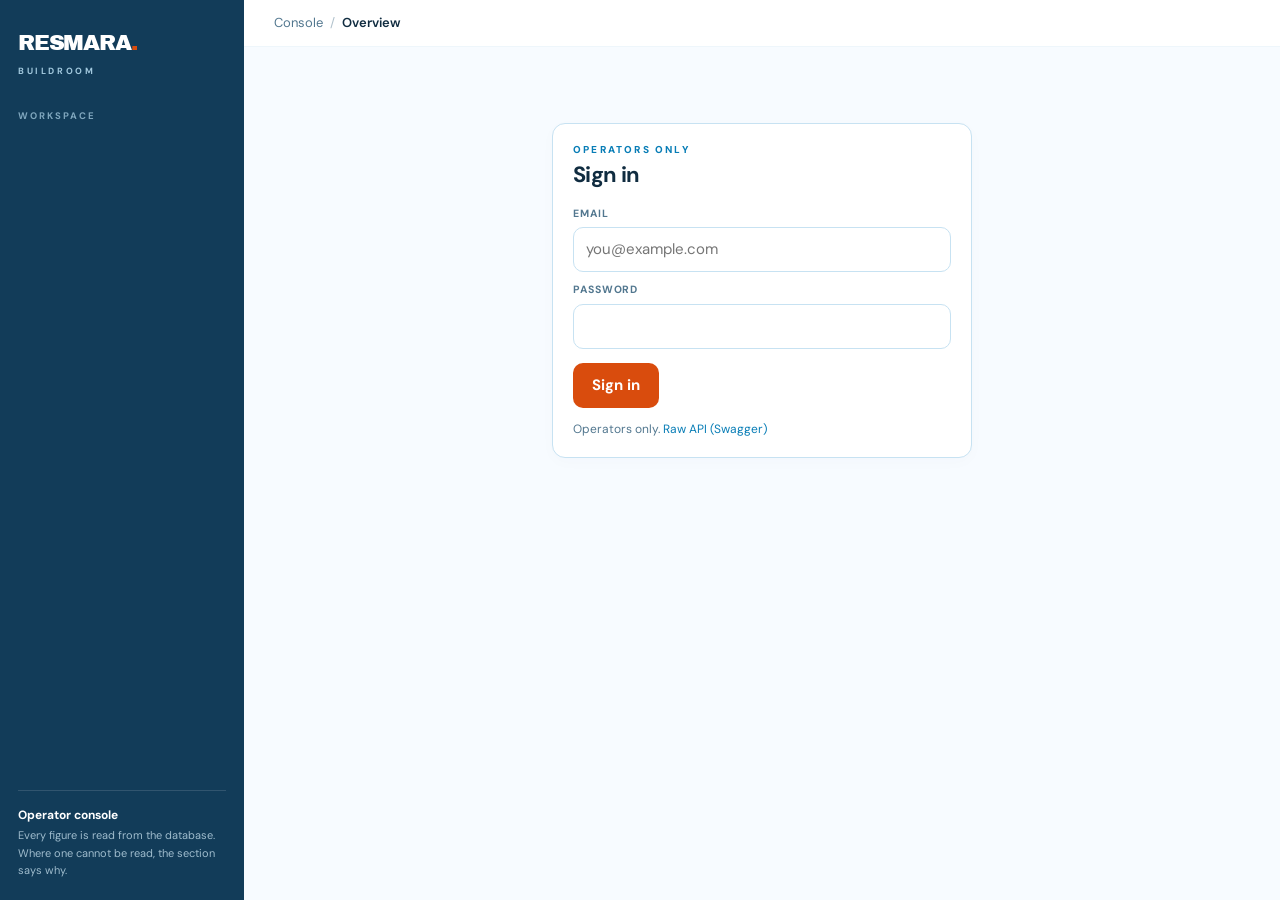
==== static/admin.html @ c3316e91 "Make the console's top bar fit a phone and its money cells read at one size The sign-out control is " ====
<!doctype html>
<html lang="en">
<head>
<meta charset="utf-8">
<meta name="viewport" content="width=device-width,initial-scale=1">
<title>Resmara — Operator Console</title>
<style>
@import url('https://fonts.googleapis.com/css2?family=DM+Sans:wght@400;500;600;700&family=Archivo+Black&display=swap');
/* Same family as the buildroom tracker and the customer site: DM Sans on warm paper,
   deep navy for the shell, eye-blue for labels and links, one orange for the action that
   matters. Nothing here is a new hue — the tokens are the site's own. */
:root{
  --ink:#102c40; --navy:#143a50; --navy-deep:#123c59; --blue:#087db6; --sky:#c7e2f2;
  --wash:#e5f4fd; --paper:#f7fbff; --muted:#52778f; --line:#dcebf5; --hair:#eef6fb;
  --orange:#d94c0d; --orange-deep:#c3440b; --ok:#1f8a4c; --bad:#c0392b; --warn:#a35f45;
  --r:13px; --shadow:0 4px 16px rgba(38,56,87,.02);
}
*{box-sizing:border-box}
body{margin:0;background:var(--paper);color:var(--ink);
  font:15px/1.55 'DM Sans',-apple-system,BlinkMacSystemFont,"Segoe UI",sans-serif;-webkit-font-smoothing:antialiased}
a{color:var(--blue);text-decoration:none}
a:hover{text-decoration:underline}
h1,h2,h3{letter-spacing:-.3px}
.shell{display:flex;min-height:100vh}

/* ── the shell column ─────────────────────────────────────────────────────── */
.side{flex:0 0 244px;width:244px;background:var(--navy-deep);color:#fff;padding:26px 18px 20px;
  position:sticky;top:0;height:100vh;display:flex;flex-direction:column}
.mark{font-family:'Archivo Black','Arial Black',sans-serif;font-size:22px;letter-spacing:-1.2px;color:#fff;text-decoration:none}
.mark:hover{text-decoration:none}
.mark span{color:var(--orange)}
.mark small{display:block;font-family:'DM Sans',sans-serif;font-size:9px;font-weight:700;letter-spacing:2.6px;
  color:#a2c9de;margin-top:5px;text-transform:uppercase}
.side-eyebrow{font-size:9.5px;font-weight:700;letter-spacing:2px;text-transform:uppercase;color:#7fa6bd;margin:30px 0 8px}
nav#index{display:grid;gap:2px;overflow:visible}
nav#index.hidden{display:none}
nav#index a{display:flex;align-items:center;gap:10px;padding:9px 12px;border-radius:10px;color:#a2c9de;
  font-size:13px;font-weight:600;text-decoration:none;transition:background .14s,color .14s}
nav#index a:hover{background:rgba(255,255,255,.07);color:#fff;text-decoration:none}
nav#index a[aria-current="true"]{background:var(--wash);color:var(--blue)}
.side-foot{margin-top:auto;border-top:1px solid rgba(255,255,255,.13);padding-top:15px;
  font-size:11px;line-height:1.6;color:#9fbccd}
.side-foot b{display:block;color:#fff;font-size:12px;margin-bottom:2px}

/* ── top bar and page head ────────────────────────────────────────────────── */
.main{flex:1;min-width:0;min-height:100vh;background:var(--paper)}
.topbar{display:flex;align-items:center;gap:12px;flex-wrap:wrap;background:#fff;
  border-bottom:1px solid var(--hair);padding:13px 30px;position:sticky;top:0;z-index:20}
.crumb{font-size:13px;color:var(--muted)}
.crumb i{font-style:normal;opacity:.45;margin:0 7px}
.crumb b{color:var(--ink);font-weight:600}
.topbar .sp{flex:1}
.topbar .who{font-size:12px;color:var(--muted)}
.tlink{font-size:12px;font-weight:600;color:var(--blue);text-decoration:none;white-space:nowrap}
.tools{display:flex;align-items:center;gap:14px;margin-left:2px;border-left:1px solid var(--hair);padding-left:14px}
.tools.hidden{display:none}
.badge.hidden{display:none}
.badge{font-size:10px;font-weight:800;letter-spacing:1.3px;text-transform:uppercase;color:var(--blue);
  background:var(--wash);border-radius:6px;padding:3px 7px}
main{max-width:1120px;margin:0 auto;padding:28px 30px 64px}
.pagehead{margin:0 0 20px}
.eyebrow{font-size:10px;font-weight:800;letter-spacing:2.2px;text-transform:uppercase;color:var(--blue)}
.pagehead h1{font-size:31px;font-weight:700;letter-spacing:-1.4px;line-height:1.1;margin:9px 0 7px}
.pagehead .sub{margin:0;font-size:14px;color:var(--muted);max-width:660px;line-height:1.65}

/* ── what is waiting on a human ───────────────────────────────────────────── */
.triage{display:grid;grid-template-columns:repeat(auto-fit,minmax(176px,1fr));gap:13px;margin:0 0 18px}
.tile{background:#fff;border:1px solid var(--sky);border-radius:var(--r);box-shadow:var(--shadow);
  padding:15px 17px 14px;text-align:left;font:inherit;color:inherit;cursor:pointer;
  display:grid;gap:3px;transition:border-color .14s,transform .14s,box-shadow .14s}
.tile:hover{border-color:#9fd2ea;transform:translateY(-1px);box-shadow:0 8px 20px rgba(38,56,87,.06)}
.tile .n{font-size:31px;font-weight:700;line-height:1;letter-spacing:-1.4px;color:var(--ink)}
.tile .l{font-size:12.5px;font-weight:600;color:var(--ink);margin-top:3px}
.tile .s{font-size:11px;color:var(--muted);line-height:1.45}
.tile.on{border-color:#f2ccb8;background:#fff8f4}
.tile.on .n{color:var(--orange)}
.tile.zero .n{color:#bccfdd}
.tile.zero .l{color:var(--muted)}

/* ── cards and their folded headers ───────────────────────────────────────── */
.card{background:#fff;border:1px solid var(--sky);border-radius:var(--r);box-shadow:var(--shadow);
  padding:18px 20px;margin:0 0 15px}
.card>h2{font-size:22px;font-weight:700;letter-spacing:-.6px;margin:0 0 14px;color:var(--ink)}
details.card{padding:0;overflow:hidden;scroll-margin-top:96px}
details.card>summary{display:flex;align-items:center;gap:12px;padding:15px 20px;cursor:pointer;list-style:none}
details.card>summary::-webkit-details-marker{display:none}
details.card>summary:hover{background:#fbfdff}
details.card>summary h2{margin:0;flex:0 0 auto;font-size:16px;font-weight:700;letter-spacing:-.35px;color:var(--ink)}
.secsum{flex:1;text-align:right;font-size:12px;color:var(--muted)}
.secsum b{color:var(--orange);font-weight:700}
.chev{color:#9fbccd;font-size:15px;transition:transform .16s}
details[open]>summary .chev{transform:rotate(90deg)}
details.card>.body{padding:2px 20px 18px;border-top:1px solid var(--hair);padding-top:15px}
details.card[open]>summary{border-bottom:0}

/* ── figures ──────────────────────────────────────────────────────────────── */
.grid{display:grid;grid-template-columns:repeat(auto-fit,minmax(158px,1fr));gap:12px}
.stat{background:var(--paper);border:1px solid var(--hair);border-radius:11px;padding:13px 14px}
.stat .n{font-size:26px;font-weight:700;line-height:1.12;letter-spacing:-.9px;color:var(--ink)}
.stat .l{font-size:10.5px;font-weight:700;letter-spacing:.9px;text-transform:uppercase;color:var(--muted);margin-top:2px}
.stat .s{font-size:11px;color:#7c93a3;margin-top:3px;line-height:1.45}
.stat.wide .n{font-size:22px;font-weight:700;letter-spacing:-.7px;line-height:1.2}
.rows div{display:flex;gap:14px;padding:8px 0;border-bottom:1px solid var(--hair);font-size:13px;align-items:baseline}
.rows div:last-child{border-bottom:0}
.rows .k{flex:0 0 190px;color:var(--muted);font-size:11px;font-weight:700;letter-spacing:.9px;text-transform:uppercase}
.rows .v{flex:1;word-break:break-word}
.stamp{margin-top:9px;font-size:11.5px;color:#7c93a3}
.stageband{display:flex;align-items:center;gap:9px;flex-wrap:wrap;background:var(--paper);
  border:1px solid var(--hair);border-radius:11px;padding:11px 14px;margin-top:12px}
.stageband .sl{font-size:10.5px;font-weight:700;letter-spacing:.9px;text-transform:uppercase;color:var(--muted);margin-right:3px}
h3{font-size:10.5px;font-weight:800;letter-spacing:1.6px;text-transform:uppercase;color:var(--blue);margin:18px 0 9px}
h3:first-child{margin-top:2px}
.spark{display:flex;align-items:flex-end;gap:4px;height:64px;margin:8px 0 5px}
.spark i{flex:1;background:var(--sky);border-radius:3px 3px 0 0;min-height:2px;transition:background .14s}
.spark i:hover{background:var(--blue)}
.spark-axis{display:flex;justify-content:space-between;font-size:11px;color:#7c93a3}

/* ── controls ─────────────────────────────────────────────────────────────── */
label{display:block;font-size:10.5px;font-weight:700;letter-spacing:.9px;text-transform:uppercase;
  color:var(--muted);margin:10px 0 5px}
input,select,textarea{width:100%;padding:10px 12px;border:1px solid var(--sky);border-radius:10px;
  font:inherit;background:#fff;color:var(--ink)}
input:focus,select:focus,textarea:focus{outline:2px solid #cfe9f8;outline-offset:1px;border-color:#9fd2ea}
textarea{min-height:74px;resize:vertical}
button{padding:11px 19px;border:0;border-radius:10px;background:var(--orange);color:#fff;font:inherit;
  font-weight:700;cursor:pointer;transition:filter .14s,transform .14s}
button:hover{filter:brightness(1.06)}
button:active{transform:translateY(1px)}
button.ghost{background:#fff;color:var(--blue);border:1px solid var(--sky);font-weight:600}
button.ghost:hover{border-color:#9fd2ea;background:#fbfdff}
button.tiny{padding:6px 11px;font-size:12px;font-weight:600}
button:disabled{opacity:.55;cursor:default;transform:none}

/* ── tables and filters ───────────────────────────────────────────────────── */
table{width:100%;border-collapse:collapse;font-size:13px}
th,td{text-align:left;padding:9px 10px;border-bottom:1px solid var(--hair);vertical-align:top}
th{color:#7c93a3;font-size:10px;font-weight:700;letter-spacing:1.1px;text-transform:uppercase}
tbody tr:hover td{background:#fbfdff}
.scrollx{overflow-x:auto}
.filters{display:flex;gap:8px;align-items:center;flex-wrap:wrap;margin:0 0 12px}
.chip{font:inherit;font-size:12px;font-weight:600;padding:6px 13px;border-radius:999px;
  border:1px solid var(--sky);background:#fff;color:var(--muted);cursor:pointer}
.chip:hover{border-color:#9fd2ea;color:var(--blue)}
.chip[aria-pressed="true"]{background:var(--wash);border-color:#bfe0f2;color:var(--blue)}
.chipbox{display:flex;align-items:center;gap:6px;margin:0;font-size:12px;color:var(--muted);
  text-transform:none;letter-spacing:0;white-space:nowrap;font-weight:500}
.chipbox input{width:auto}
.filters input[type=search]{max-width:260px;padding:8px 12px;font-size:13px}

/* ── states ───────────────────────────────────────────────────────────────── */
.pill{display:inline-block;font-size:11px;font-weight:700;padding:3px 8px;border-radius:8px;
  background:var(--wash);color:var(--blue);white-space:nowrap}
.pill.ok{background:#eaf7ef;color:var(--ok)}
.pill.bad{background:#fdeeea;color:var(--bad)}
.pill.warn{background:#fff0e3;color:var(--warn)}
.pill.test{background:#f3f7fa;color:#7c93a3}
.pill.admin{background:#fff0e3;color:var(--warn)}
.msg{margin:10px 0 0;font-size:13px}
.msg.bad{color:var(--bad)}
.msg.ok{color:var(--ok)}
.hint{font-size:12px;color:var(--muted);line-height:1.6}
code{background:var(--paper);border:1px solid var(--hair);border-radius:6px;padding:1px 6px;
  font-size:12px;font-family:ui-monospace,SFMono-Regular,Menlo,monospace}
.hidden{display:none}
.row{display:flex;gap:10px;align-items:end;flex-wrap:wrap}
.row>div{flex:1;min-width:180px}
tr.testrow td{background:#fbfdff;color:#849bae}
.thread{border-left:2px solid var(--sky);margin:8px 0 12px;padding-left:11px}
.thread .m{font-size:13px;margin-bottom:9px}
.thread .m b{font-size:10px;font-weight:700;letter-spacing:1px;text-transform:uppercase;color:#7c93a3}
.thread .m p{margin:3px 0 0;white-space:pre-wrap}
.ticket-detail{background:var(--paper);border-top:1px solid var(--hair)}

/* ── phones: the column folds into a header strip ─────────────────────────── */
@media(max-width:880px){
  .topbar{padding:10px 16px}
  #crumbWrap,.crumb{display:none}
  .tools{margin-left:0;border-left:0;padding-left:0;gap:11px}
  .tlink{font-size:11.5px}
  button.ghost.tiny{padding:6px 11px;font-size:12px}
  .shell{display:block}
  .side{position:static;width:auto;flex:none;height:auto;padding:16px 18px 12px;display:block}
  .mark{font-size:19px}
  .mark small{font-size:8px;letter-spacing:2px;margin-top:3px}
  .side-eyebrow{display:none}
  .side-foot{display:none}
  nav#index{display:flex;gap:6px;overflow-x:auto;margin-top:12px;padding-bottom:2px;scrollbar-width:none}
  nav#index::-webkit-scrollbar{display:none}
  nav#index a{white-space:nowrap;padding:7px 11px;font-size:12px;background:rgba(255,255,255,.08)}
  nav#index a[aria-current="true"]{background:var(--wash)}
  .topbar{padding:10px 16px;gap:8px}
  .topbar .who{font-size:11px}
  main{padding:18px 16px 46px}
  .pagehead h1{font-size:25px;letter-spacing:-1.1px}
  .triage{grid-template-columns:repeat(auto-fit,minmax(140px,1fr));gap:10px}
  .tile .n{font-size:26px}
  .card{padding:15px 16px}
  details.card>.body{padding-left:16px;padding-right:16px}
  details.card>summary{padding:13px 16px;gap:9px}
  details.card>summary h2{font-size:15px}
  .secsum{display:none}
  .rows .k{flex:0 0 120px}
}
</style>
</head>
<body>
<div class="shell">
  <aside class="side">
    <a class="mark" href="admin.html">RESMARA<span>.</span><small>Buildroom</small></a>
    <div class="side-eyebrow">Workspace</div>
    <nav id="index" class="hidden">
      <a href="#sec-support" data-go="support">Support</a>
      <a href="#sec-content" data-go="content">Content</a>
      <a href="#sec-campaigns" data-go="campaigns">Campaigns</a>
      <a href="#sec-users" data-go="users">Accounts</a>
      <a href="#sec-advertising" data-go="advertising">Connections</a>
      <a href="#sec-activity" data-go="activity">Activity</a>
      <a href="#sec-health" data-go="health">Health</a>
      <a href="#sec-checks" data-go="checks">Checks</a>
      <a href="#sec-notes" data-go="notes">Notes</a>
    </nav>
    <div class="side-foot"><b>Operator console</b>Every figure is read from the database. Where one cannot be read, the section says why.</div>
  </aside>

  <div class="main">
    <div class="topbar">
      <div class="crumb"><span>Console</span><i>/</i><b id="crumbNow">Overview</b></div>
      <span class="sp"></span>
      <span id="statusPill"></span>
      <span class="who" id="who"></span>
      <span class="tools hidden" id="tools"><a href="#" id="collapseAll" class="tlink">Collapse all</a> <a href="#" id="reloadAll" class="tlink">Refresh</a></span>
      <button class="ghost tiny hidden" id="logout">Sign out</button>
    </div>

<main>
  <!-- ── login ─────────────────────────────────────────────────────────── -->
  <section id="loginCard" class="card" style="max-width:420px;margin:48px auto">
    <div class="eyebrow">Operators only</div>
    <h2>Sign in</h2>
    <label for="email">Email</label>
    <input id="email" type="email" autocomplete="username" placeholder="you@example.com">
    <label for="password">Password</label>
    <input id="password" type="password" autocomplete="current-password">
    <div style="margin-top:14px"><button id="loginBtn">Sign in</button></div>
    <div class="msg" id="loginMsg"></div>
    <p class="hint" style="margin:12px 0 0">Operators only. <a href="docs">Raw API (Swagger)</a></p>
  </section>

  <!-- ── console ───────────────────────────────────────────────────────── -->
  <div id="console" class="hidden">
    <div class="pagehead">
      <div class="eyebrow">Project pulse</div>
      <h1>Operator console</h1>
      <p class="sub">Accounts, campaigns, the content pipeline and the money — each figure read from the database, with the reason stated wherever one could not be read.</p>
      <div class="stamp" id="stamp"></div>
    </div>
    <!-- What is actually waiting on a human, above the fold, before any list. -->
    <div class="triage" id="triage"></div>

    <details class="card sec" data-sec="support" id="sec-support">
      <summary><h2>Support</h2><span class="secsum" id="sum-support">…</span><span class="chev">›</span></summary>
      <div class="body">
        <p class="hint" style="margin-top:0">Reply or change status — the client sees it on their Support page.</p>
        <div class="filters">
          <button class="chip" data-filter="waiting" aria-pressed="true">Waiting on us</button>
          <button class="chip" data-filter="all" aria-pressed="false">All</button>
          <button class="chip" data-filter="open" aria-pressed="false">Open</button>
          <button class="chip" data-filter="resolved" aria-pressed="false">Resolved</button>
          <label class="chipbox"><input type="checkbox" id="showTestTickets"> Show <span id="testTicketCount">0</span> test ticket(s)</label>
        </div>
        <div class="scrollx"><table id="ticketsTable"><thead><tr><th>id</th><th>client</th><th>subject</th><th>status</th><th>raised</th><th>updated</th><th>whose turn</th><th></th></tr></thead><tbody></tbody></table></div>
        <div class="hint" id="ticketCount" style="margin-top:6px"></div>
        <div class="msg" id="ticketMsg"></div>
      </div>
    </details>

    <div id="metricsBody">
    <details class="card sec" data-sec="content" id="sec-content">
      <summary><h2>Content</h2><span class="secsum" id="sum-content">…</span><span class="chev">›</span></summary>
      <div class="body" id="contentBody"></div>
    </details>

    <details class="card sec" data-sec="campaigns" id="sec-campaigns">
      <summary><h2>Campaigns</h2><span class="secsum" id="sum-campaigns">…</span><span class="chev">›</span></summary>
      <div class="body" id="campaignsBody"></div>
    </details>

    <details class="card sec" data-sec="users" id="sec-users">
      <summary><h2>Accounts</h2><span class="secsum" id="sum-users">…</span><span class="chev">›</span></summary>
      <div class="body">
        <div class="filters">
          <input id="userSearch" type="search" placeholder="Search email, name or id">
          <label class="chipbox"><input type="checkbox" id="showTestUsers"> Show <span id="testUserCount">0</span> test account(s)</label>
          <label class="chipbox"><input type="checkbox" id="showAllUsers"> Show every match</label>
          <span class="hint" id="userCount"></span>
        </div>
        <div class="scrollx"><table id="usersTable"><thead><tr><th>id</th><th>email</th><th>name</th><th>active</th><th>plan</th><th>campaigns</th><th>last login</th></tr></thead><tbody></tbody></table></div>
      </div>
    </details>

    <details class="card sec" data-sec="advertising" id="sec-advertising">
      <summary><h2>Connections</h2><span class="secsum" id="sum-advertising">…</span><span class="chev">›</span></summary>
      <div class="body" id="advertisingBody"></div>
    </details>

    <details class="card sec" data-sec="activity" id="sec-activity">
      <summary><h2>Activity</h2><span class="secsum" id="sum-activity">…</span><span class="chev">›</span></summary>
      <div class="body" id="activityBody"></div>
    </details>

    </div>

    <details class="card sec" data-sec="health" id="sec-health">
      <summary><h2>System health</h2><span class="secsum" id="sum-health">…</span><span class="chev">›</span></summary>
      <div class="body">
        <div class="rows" id="healthRows"></div>
        <div class="hint" id="healthNote" style="margin-top:10px"></div>
      </div>
    </details>

    <details class="card sec" data-sec="checks" id="sec-checks">
      <summary><h2>Quick checks</h2><span class="secsum">look up a campaign and its posts</span><span class="chev">›</span></summary>
      <div class="body">
        <div class="row">
          <div><label for="boostId">Campaign id</label><input id="boostId" placeholder="e.g. 1"></div>
          <div style="flex:0 0 auto"><button class="ghost" id="checkBoost">Fetch campaign + posts</button></div>
        </div>
        <pre id="boostOut" class="hint" style="white-space:pre-wrap;max-height:260px;overflow:auto"></pre>
      </div>
    </details>

    <details class="card sec" data-sec="notes" id="sec-notes">
      <summary><h2>Notes</h2><span class="secsum">what is measured, and what is not</span><span class="chev">›</span></summary>
      <div class="body">
        <div id="unavailable"></div>
        <p class="hint" style="margin-bottom:0">
          Test rows are what our own suites create — accounts at <code>example.com</code>, their tickets,
          campaigns, posts and simulated ad accounts. They are counted in every total (nothing is hidden
          from the database) but listed last and folded away by default, and each section says how many it
          is holding back. Health holds no product counts and metrics hold no service state, so no figure is
          printed twice. API base is relative to this page, so this console works both on
          <code>127.0.0.1:8083</code> and behind the Command Center at <code>/resmara/</code>.
        </p>
      </div>
    </details>
  </div>
</main>
  </div>
</div>

<script>
const TOKEN_KEY = 'resmara_admin_token';
const OPEN_KEY = 'resmara_admin_open';   // which sections this operator keeps unfolded
const $ = (id) => document.getElementById(id);

function base(){ // works at "/" and behind "/resmara/"
  return new URL('.', location.href).pathname.replace(/\/$/, '');
}
async function api(path, opts = {}) {
  const t = localStorage.getItem(TOKEN_KEY);
  const headers = Object.assign({}, opts.headers || {});
  if (t) headers['Authorization'] = 'Bearer ' + t;
  if (opts.body && typeof opts.body === 'object' && !(opts.body instanceof URLSearchParams) && !(opts.body instanceof FormData)) {
    headers['Content-Type'] = 'application/json';
    opts = Object.assign({}, opts, { body: JSON.stringify(opts.body) });
  }
  const res = await fetch(base() + path, Object.assign({}, opts, { headers }));
  const text = await res.text();
  let body; try { body = text ? JSON.parse(text) : null; } catch { body = text; }
  if (!res.ok) {
    const err = new Error((body && body.detail) ? JSON.stringify(body.detail) : ('HTTP ' + res.status));
    err.status = res.status; throw err;
  }
  return body;
}

async function login(e) {
  e.preventDefault();
  const msg = $('loginMsg'); msg.className = 'msg'; msg.textContent = 'Signing in…';
  try {
    const form = new URLSearchParams();
    form.set('username', $('email').value.trim());
    form.set('password', $('password').value);
    const res = await fetch(base() + '/api/auth/login', {
      method: 'POST', body: form,
      headers: { 'Content-Type': 'application/x-www-form-urlencoded' }
    });
    const body = await res.json().catch(() => ({}));
    if (!res.ok) throw new Error(body.detail ? JSON.stringify(body.detail) : 'Login failed (' + res.status + ')');
    localStorage.setItem(TOKEN_KEY, body.access_token);
    msg.className = 'msg ok'; msg.textContent = 'Signed in.';
    await boot();
  } catch (err) {
    msg.className = 'msg bad'; msg.textContent = err.status === 401 ? 'Wrong email or password.' : ('Login failed: ' + err.message);
  }
}

// Escaped here as well as at the call site: dates are meant to be inert text, and a
// formatter that can emit markup is exactly how an API value becomes an XSS.
function fmt(dt){ return esc(dt ? String(dt).replace('T',' ').slice(0,16) : '—'); }
// values below come from our own API but are still user-supplied (email, name, subject)
// strings; escape them before interpolation so a crafted name cannot inject markup.
function esc(s){ return String(s ?? '').replace(/[&<>"']/g, c => ({'&':'&amp;','<':'&lt;','>':'&gt;','"':'&quot;',"'":'&#39;'}[c])); }
// Everything below interpolates API values through esc() (or through fmt(), which escapes)
// before it reaches innerHTML, so a crafted name, subject or reply cannot inject markup.
function stat(n, l, cls, sub){ return '<div class="stat ' + (cls||'') + '"><div class="n">' + (n === null || n === undefined ? '—' : esc(n)) + '</div><div class="l">' + esc(l) + '</div>' + (sub ? '<div class="s">' + esc(sub) + '</div>' : '') + '</div>'; }
// For tiles whose value is already safe HTML built by pills() (each value escaped there):
// escaping the whole thing again would print the markup instead of the pills.
function statRaw(html, l, cls, sub){ return '<div class="stat ' + (cls||'') + '"><div class="n">' + (html || '—') + '</div><div class="l">' + esc(l) + '</div>' + (sub ? '<div class="s">' + esc(sub) + '</div>' : '') + '</div>'; }
function kv(k, v, cls){ return '<div><span class="k">' + esc(k) + '</span><span class="v ' + (cls||'') + '">' + v + '</span></div>'; }
function pills(obj){
  const parts = Object.entries(obj || {}).map(([k,v]) => '<span class="pill">' + esc(k) + ' ' + esc(v) + '</span>');
  return parts.length ? parts.join(' ') : '<span class="pill">none yet</span>';
}
function modePill(mode){
  const cls = mode === 'live' ? 'ok' : 'warn';
  return '<span class="pill ' + cls + '">' + esc(mode) + '</span>';
}
// "4 real · 71 test" - a real number is never shown without the test rows it was counted
// beside, and a split of zero is left out rather than printed as noise.
function split(real, test, label){ return esc(real) + ' ' + esc(label) + (test ? ' <span class="hint">· ' + esc(test) + ' test</span>' : ''); }

// ── triage: what is waiting on a human, before any list ───────────────────────────
function pending(m){
  const s = m.support || {}, c = m.campaigns || {}, ct = m.content || {}, a = m.advertising || {};
  const waiting = (s.waiting_on_us || 0) - (s.waiting_on_us_test || 0);
  const hidden  = s.waiting_on_us_test || 0;
  // Each tile shows the work a human owes, with the test share named beside it rather than
  // added into the number: a test run's ticket is not a client waiting on an answer.
  return {
    support: { n: waiting, hidden },
    content: { n: (ct.due_now || 0) - (ct.due_now_test || 0) + (ct.failed || 0) - (ct.failed_test || 0),
      hidden: (ct.due_now_test || 0) + (ct.failed_test || 0) },
    campaigns: { n: (c.awaiting_build || 0) - (c.awaiting_build_test || 0), hidden: c.awaiting_build_test || 0 },
    advertising: { n: a.needs_reconnect || 0, hidden: 0 },
  };
}
function renderTriage(m){
  const p = pending(m);
  const tiles = [
    ['support', 'Waiting on us', p.support, 'Reply to a client'],
    ['content', 'Posts need us', p.content, 'Due for the publisher, or failed'],
    ['campaigns', 'Awaiting build', p.campaigns, 'No plan generated yet'],
    ['advertising', 'Reconnect', p.advertising, 'Tokens Meta has rejected'],
  ];
  $('triage').innerHTML = tiles.map(([sec, label, d, note]) =>
    '<button class="tile ' + (d.n ? 'on' : 'zero') + '" data-go="' + sec + '">' +
      '<div class="n">' + esc(d.n) + '</div><div class="l">' + esc(label) + '</div>' +
      '<div class="s">' + esc(d.n ? note : 'nothing waiting') + (d.hidden ? ' · ' + esc(d.hidden) + ' test hidden' : '') + '</div>' +
    '</button>').join('');
}

// ── section summaries (read while folded) ─────────────────────────────────────────
function renderSums(m){
  const s = m.support || {}, c = m.campaigns || {}, ct = m.content || {}, a = m.advertising || {}, act = m.activity || {};
  const wait = (s.waiting_on_us || 0) - (s.waiting_on_us_test || 0);
  $('sum-support').innerHTML = wait ? '<b>' + esc(wait) + ' waiting on us</b> · ' + esc(s.open || 0) + ' open' : esc(s.open || 0) + ' open · nothing waiting';
  $('sum-content').innerHTML = split(ct.real_posts || 0, ct.test_posts || 0, 'real posts') + ' · ' +
    esc((ct.due_now || 0) - (ct.due_now_test || 0)) + ' due now · ' + esc(ct.published || 0) + ' published';
  $('sum-campaigns').innerHTML = split(c.real || 0, c.test_campaigns || 0, 'real') + ' · ' +
    esc((c.awaiting_build || 0) - (c.awaiting_build_test || 0)) + ' awaiting build · ' +
    esc('$' + Number((m.revenue && m.revenue.paid_usd) || 0).toFixed(2)) + ' collected';
  $('sum-users').innerHTML = split(m.users ? m.users.real || 0 : 0, m.users ? m.users.test_accounts || 0 : 0, 'real account(s)');
  $('sum-advertising').innerHTML = esc(a.accounts || 0) + ' account(s) · ' + esc(a.live_accounts || 0) + ' live token(s)' +
    (a.needs_reconnect ? ' · <b>' + esc(a.needs_reconnect) + ' need reconnect</b>' : '');
  $('sum-activity').innerHTML = esc(act.total_14d || 0) + ' event(s) in ' + esc(act.days || 14) + ' days';
}

async function loadHealth(){
  try {
    const h = await api('/api/admin/health');
    const okPill = h.status === 'healthy' ? '<span class="pill ok">healthy</span>' : '<span class="pill bad">' + esc(h.status) + '</span>';
    $('healthRows').innerHTML =
      kv('status', okPill) +
      kv('database', h.db_ok ? '<span class="pill ok">reachable</span>' : '<span class="pill bad">down</span>') +
      kv('version', esc(h.version) + ' <span class="hint">(' + esc(h.env) + ')</span>') +
      kv('content generation', modePill(h.ai_mode) + ' <span class="hint">' + esc(h.ai_note) + '</span>') +
      kv('ad platform', modePill(h.platform_mode) + ' <span class="hint">' + esc(h.platform_note) + '</span>') +
      kv('errors (last 24h)', esc(h.errors_24h) + (h.last_error_at ? ' <span class="hint">· last ' + fmt(h.last_error_at) + ' UTC</span>' : '')) +
      kv('last campaign built', fmt(h.last_build_at) + ' <span class="hint">UTC</span>') +
      kv('last campaign launched', fmt(h.last_launch_at) + ' <span class="hint">UTC</span>') +
      kv('checked', fmt(h.checked_at) + ' <span class="hint">UTC</span>');
    $('healthNote').textContent = '';
    $('statusPill').innerHTML = okPill;
    $('sum-health').innerHTML = okPill + ' · v' + esc(h.version) + ' · ' +
      (h.errors_24h ? '<b>' + esc(h.errors_24h) + ' error(s) today</b>' : 'no errors today');
  } catch (err) {
    $('healthRows').innerHTML = '';
    $('healthNote').innerHTML = '<span class="msg bad">health: ' + esc(err.message) + (err.status === 403 ? ' — this account is not an admin.' : '') + '</span>';
    $('sum-health').innerHTML = '<b>unavailable</b>';
  }
}

function sparkline(days){
  if (!days || !days.length) return '<div class="hint">No events recorded yet.</div>';
  const max = Math.max(1, ...days.map(d => d.events));
  return '<div class="spark">' + days.map(d =>
      '<i style="height:' + Math.round((d.events / max) * 100) + '%" title="' + esc(d.date) + ': ' + esc(d.events) + ' event(s)"></i>').join('') +
    '</div><div class="spark-axis"><span>' + esc(days[0].date) + '</span><span>' + esc(days[days.length-1].date) + '</span></div>';
}

// A section the server could not compute says so, in its own square, with the reason.
function groupError(what, reason){
  return '<div class="msg bad">The ' + esc(what) + ' figures could not be read: ' + esc(reason) +
    '</div><div class="hint">The other sections still loaded — this one is named in “Not measured” below.</div>';
}

let lastMetrics = null;
async function loadMetrics(){
  try {
    const m = await api('/api/admin/metrics');
    lastMetrics = m;
    const u = m.users || {}, c = m.campaigns || {}, ct = m.content || {}, s = m.support || {},
          a = m.advertising || {}, rev = m.revenue || {}, act = m.activity || {}, h = m.unavailable || [];
    $('testUserCount').textContent = u.test_accounts || 0;
    $('testTicketCount').textContent = s.test_tickets || 0;
    openFromWork(m);

    $('campaignsBody').innerHTML = c.error ? groupError('campaigns', c.error) :
      '<div class="grid">' +
        stat(u.total, 'accounts', '', u.test_accounts ? u.real + ' real · ' + u.test_accounts + ' test' : '') +
        stat(c.total, 'campaigns', '', c.test_campaigns ? c.real + ' real · ' + c.test_campaigns + ' test' : '') +
        stat(c.live, 'live') + stat(c.launched, 'launched') +
        stat(c.awaiting_build, 'awaiting build', '', c.awaiting_build_test ? c.awaiting_build_test + ' of them test' : '') +
        stat('$' + Number(c.budget_configured_usd || 0).toFixed(2), 'budget configured', 'wide') +
      '</div>' +
      '<div class="stageband"><span class="sl">Campaigns by stage</span>' + pills(c.by_stage) + '</div>' +
      // Money belongs next to campaigns: one campaign is one $49 purchase.
      (rev.error ? groupError('revenue', rev.error) :
      '<h3 style="margin:14px 0 6px">Money</h3><div class="grid">' +
        stat('$' + Number(rev.paid_usd || 0).toFixed(2), 'collected', 'wide',
          rev.paid_orders + ' paid order(s) of ' + rev.orders) +
        stat('$' + Number(rev.price_usd || 0).toFixed(2), 'price per campaign', '',
          rev.stripe_configured ? 'charged through Stripe Checkout' : 'Stripe is not connected — nothing can be bought') +
        stat(rev.paid_orders, 'campaigns paid for', '', rev.pending_orders ? rev.pending_orders + ' checkout(s) started, not paid' : 'no abandoned checkouts') +
        stat(fmt(rev.newest_at), 'last order', 'wide') +
      '</div>');

    $('contentBody').innerHTML = ct.error ? groupError('content', ct.error) :
      '<div class="grid">' +
        stat(ct.posts_total, 'posts', '', ct.test_posts ? ct.real_posts + ' real · ' + ct.test_posts + ' test' : '') +
        stat(ct.due_now, 'due for the publisher', '', ct.due_now_test ? ct.due_now_test + ' of them test' : '') +
        // 'awaiting approval' and 'scheduled' can hold the same rows: the engine stamps a
        // publish time on every draft. The labels now say which question each square answers.
        stat(ct.awaiting_approval, 'waiting on a human') + stat(ct.approved, 'approved by a human') +
        stat(ct.scheduled, 'queued with a date') + stat(ct.published, 'actually posted') +
        stat(ct.failed, 'publish failed', '', ct.failed_test ? ct.failed_test + ' of them test' : '') +
        stat(fmt(ct.next_publish_at), 'next publish', 'wide') +
        stat(ct.photos, 'photos', '', ct.photos_test ? ct.photos_test + ' test' : '') +
        // Was "37 tagged / of those": a number with no noun. Name what is tagged (a photo
        // attached to a campaign) and what is not, so the square answers a question.
        stat(ct.photos_tagged, 'photos on a campaign', '',
          ct.photos_untagged ? ct.photos_untagged + ' imported but not used yet' : 'every photo is on a campaign') +
        stat(ct.designs, 'designs', '', 'creative the engine drew') +
      '</div>';

    $('advertisingBody').innerHTML = a.error ? groupError('advertising', a.error) :
      '<div class="grid">' +
        stat(a.accounts, 'ad accounts') + stat(a.live_accounts, 'live tokens') +
        stat(a.simulated, 'simulated') +
        stat(a.needs_reconnect, 'need reconnect', '', a.expiring ? a.expiring + ' expiring soon' : '') +
        stat('$' + Number(a.budget_configured_usd || 0).toFixed(2), 'budget configured', 'wide') +
        statRaw(pills(a.by_token_status), 'token state (last sweep)', 'wide') +
        statRaw(pills(a.platforms), 'platforms', 'wide') +
      '</div><p class="hint">Token state is written by the health sweep, so this is the last thing we actually asked Meta — not a guess about whether a token still works.</p>';

    $('activityBody').innerHTML = act.error ? groupError('activity', act.error) :
      '<h3>Last ' + esc(act.days || 14) + ' days (UTC)</h3>' + sparkline(act.per_day) +
      '<div style="margin-top:6px">' + pills(act.by_type_14d) + '</div>' +
      '<div class="hint" style="margin-top:6px">' + esc(act.total_14d || 0) + ' recorded event(s) in the window.</div>';

    $('unavailable').innerHTML = h.length
      ? '<h3>Not measured</h3>' + h.map(x => '<div class="hint">' + esc(x.metric) + ': ' + esc(x.reason) + '</div>').join('')
      : '<div class="hint">Everything measured is above.</div>';

    renderTriage(m);
    renderSums(m);
    renderTickets();
    renderUsers();
    $('stamp').textContent = 'refreshed ' + new Date().toISOString().slice(11,19) + ' UTC';
  } catch (err) {
    // Every square used to go blank and only one of the four sections said why. Say it once,
    // in each section, and keep the console's own health row as the place to look next.
    const why = '<div class="msg bad">Could not read this section: ' + esc(err.message) +
      ' — open “Health” below for the service side.</div>';
    lastMetrics = null;
    $('triage').innerHTML = '<div class="hint" style="grid-column:1/-1">The work queue could not be counted: ' + esc(err.message) + '</div>';
    ['campaignsBody', 'contentBody', 'advertisingBody', 'activityBody'].forEach(id => { $(id).innerHTML = why; });
    ['sum-support','sum-content','sum-campaigns','sum-users','sum-advertising','sum-activity'].forEach(id => { $(id).innerHTML = '<b>unavailable</b>'; });
    $('stamp').textContent = 'metrics failed at ' + new Date().toISOString().slice(11,19) + ' UTC';
  }
}

// ── accounts ──────────────────────────────────────────────────────────────────────
let userRows = [];
function renderUsers(){
  const body = $('usersTable').querySelector('tbody');
  const q = $('userSearch').value.trim().toLowerCase();
  const showTest = $('showTestUsers').checked;
  const showAll = $('showAllUsers').checked;
  let rows = userRows.filter(u => showTest || !u.is_test);
  if (q) rows = rows.filter(u => (u.email || '').toLowerCase().includes(q) ||
    (u.name || '').toLowerCase().includes(q) || String(u.id) === q);
  const total = rows.length;
  if (!showAll) rows = rows.slice(0, 25);
  body.innerHTML = rows.length ? rows.map(u =>
    '<tr' + (u.is_test ? ' class="testrow"' : '') + '><td>' + u.id + '</td><td>' + esc(u.email) + (u.is_test ? ' <span class="pill test">test</span>' : '') +
      (u.is_admin ? ' <span class="pill ok">admin</span>' : '') + '</td><td>' + esc(u.name || '—') + '</td>' +
    '<td>' + (u.is_active ? '<span class="pill ok">yes</span>' : '<span class="pill bad">no</span>') + '</td>' +
    '<td><span class="pill ' + (u.subscription_status === 'active' ? 'ok' : 'warn') + '">' + esc(u.subscription_status) + '</span></td>' +
    '<td>' + (u.campaign_count ?? 0) + '</td><td>' + fmt(u.last_login) + '</td></tr>').join('')
    : '<tr><td colspan="7" class="hint">No account matches. Test accounts are hidden unless you ask for them.</td></tr>';
  $('userCount').textContent = total + ' match(es)' + (rows.length < total ? ' · showing ' + rows.length : '') +
    (showTest ? '' : ' · test accounts hidden');
}
async function loadUsers(){
  try {
    userRows = await api('/api/admin/users');
    renderUsers();
  } catch (err) {
    $('usersTable').querySelector('tbody').innerHTML = '<tr><td colspan="7" class="msg bad">' + esc(err.message) + '</td></tr>';
  }
}

// ── support ───────────────────────────────────────────────────────────────────────
let ticketRows = [];
let ticketFilter = 'waiting';
function lastFrom(t){
  const msgs = t.messages || [];
  const last = msgs.length ? String((msgs[msgs.length-1] || {}).from || '') : '';
  if (!last) return '<span class="pill">nobody</span>';
  return String(last).toLowerCase() === 'admin'
    ? '<span class="pill ok">client</span>' : '<span class="pill warn">us</span>';
}
function isOpen(t){ return String(t.status || '') !== 'resolved' && String(t.status || '') !== 'closed'; }
function waitingOnUs(t){ return isOpen(t) && lastFrom(t).includes('us'); }
function thread(t){
  const msgs = t.messages || [];
  if (!msgs.length) return '<div class="hint">No messages on this ticket.</div>';
  return '<div class="thread">' + msgs.map(m =>
    '<div class="m"><b>' + esc(m.from || 'unknown') + '</b> <span class="hint">' + fmt(m.at) + '</span><p>' + esc(m.text || '') + '</p></div>').join('') + '</div>';
}
function ticketRow(t){
  return '<tr' + (t.is_test ? ' class="testrow"' : '') + '><td>' + t.id + '</td><td>' + esc(t.client_email || ('user ' + t.user_id)) + (t.is_test ? ' <span class="pill test">test</span>' : '') + '</td><td>' + esc(t.subject) + '</td>' +
    '<td><span class="pill ' + (isOpen(t) ? 'warn' : 'ok') + '">' + esc(t.status) + '</span></td>' +
    '<td>' + fmt(t.created_at) + '</td><td>' + fmt(t.updated_at) + '</td><td>' + lastFrom(t) + '</td>' +
    '<td><button class="ghost tiny" data-ticket="' + t.id + '">Open</button></td></tr>' +
    '<tr class="ticket-detail hidden" id="ticket-' + t.id + '"><td colspan="8">' + thread(t) +
      '<div class="row" style="align-items:flex-end">' +
        '<div style="flex:0 0 190px"><label for="status-' + t.id + '">Status</label>' +
          '<select id="status-' + t.id + '">' + ['open','in_progress','resolved','closed'].map(v =>
            '<option value="' + v + '"' + (t.status === v ? ' selected' : '') + '>' + v + '</option>').join('') + '</select></div>' +
        '<div><label for="reply-' + t.id + '">Reply to the client</label>' +
          '<textarea id="reply-' + t.id + '" placeholder="Type the answer the client will read on their Support page…"></textarea></div>' +
      '</div>' +
      '<div style="margin-top:10px"><button class="tiny" data-save="' + t.id + '">Save</button> ' +
      '<button class="ghost tiny" data-close="' + t.id + '">Cancel</button></div>' +
    '</td></tr>';
}
function renderTickets(){
  const body = $('ticketsTable').querySelector('tbody');
  const showTest = $('showTestTickets').checked;
  let rows = ticketRows.filter(t => showTest || !t.is_test);
  if (ticketFilter === 'waiting') rows = rows.filter(waitingOnUs);
  else if (ticketFilter === 'open') rows = rows.filter(isOpen);
  else if (ticketFilter === 'resolved') rows = rows.filter(t => !isOpen(t));
  body.innerHTML = rows.length ? rows.map(ticketRow).join('')
    : '<tr><td colspan="8" class="hint">Nothing here. ' +
      (ticketFilter === 'waiting' ? 'No client is waiting on us. ' : '') +
      (showTest ? '' : 'Test tickets are hidden unless you ask for them.') + '</td></tr>';
  const shown = rows.filter(t => !t.is_test).length;
  $('ticketCount').textContent = rows.length + ' row(s) · ' + shown + ' real' +
    (showTest ? '' : ' · ' + ticketRows.filter(t => t.is_test).length + ' test hidden');
}
async function loadTickets(){
  try {
    ticketRows = await api('/api/admin/support');
    renderTickets();
  } catch (err) { $('ticketsTable').querySelector('tbody').innerHTML = '<tr><td colspan="8" class="msg bad">' + esc(err.message) + '</td></tr>'; }
}
async function saveTicket(id){
  const status = $('status-' + id).value;
  const reply = $('reply-' + id).value.trim();
  const msg = $('ticketMsg'); msg.className = 'msg'; msg.textContent = 'Saving…';
  const params = new URLSearchParams(); params.set('status', status);
  if (reply) params.set('reply', reply);
  try {
    await api('/api/admin/support/' + encodeURIComponent(id) + '?' + params.toString(), { method: 'PATCH' });
    msg.className = 'msg ok'; msg.textContent = 'Ticket ' + id + ' saved' + (reply ? ' and the reply is visible to the client.' : '.');
    await loadTickets(); loadMetrics();
  } catch (err) { msg.className = 'msg bad'; msg.textContent = 'Could not save ticket ' + id + ': ' + err.message; }
}
async function checkBoost(){
  const id = $('boostId').value.trim(); if (!id) return;
  try {
    const b = await api('/api/boosts/' + encodeURIComponent(id));
    const posts = await api('/api/posts/' + encodeURIComponent(id)).catch(() => []);
    $('boostOut').textContent = JSON.stringify({ boost: b, posts: posts.length, approved: posts.filter(p => p.client_status === 'approved').length }, null, 2);
  } catch (err) { $('boostOut').textContent = 'error: ' + err.message; }
}

// ── folding: remember what this operator keeps open ───────────────────────────────
function savedOpen(){ try { return JSON.parse(localStorage.getItem(OPEN_KEY) || '{}'); } catch { return {}; } }
function setOpen(sec, open){
  const s = savedOpen(); s[sec] = !!open;
  try { localStorage.setItem(OPEN_KEY, JSON.stringify(s)); } catch { /* private mode: folding still works */ }
}
function openSection(sec){
  const d = $('sec-' + sec); if (!d) return;
  d.open = true; setOpen(sec, true);
  // The column on the left says which section you are looking at, and the bar says it in
  // words, so a folded console never leaves somebody guessing where they landed.
  document.querySelectorAll('#index a[data-go]').forEach(a =>
    a.setAttribute('aria-current', String(a.dataset.go === sec)));
  const title = d.querySelector('summary h2');
  if (title && $('crumbNow')) $('crumbNow').textContent = title.textContent.trim();
  d.scrollIntoView({ behavior: 'smooth', block: 'start' });
}
// Sections with real work in them open themselves the first time this browser sees the
// console; after that the operator's own choice wins.
function openFromWork(m){
  if (openFromWork.done) return;
  openFromWork.done = true;
  const p = pending(m), saved = savedOpen();
  document.querySelectorAll('details.sec').forEach(d => {
    const sec = d.dataset.sec;
    d.open = sec in saved ? !!saved[sec] : !!((p[sec] || {}).n);
  });
}

document.querySelectorAll('details.sec > summary').forEach(sm =>
  sm.addEventListener('click', () => { const d = sm.parentElement; setOpen(d.dataset.sec, !d.open); }));
document.querySelectorAll('[data-go]').forEach(el =>
  el.addEventListener('click', (e) => { e.preventDefault(); openSection(el.dataset.go); }));
$('collapseAll').addEventListener('click', (e) => {
  e.preventDefault();
  document.querySelectorAll('details.sec').forEach(d => { d.open = false; setOpen(d.dataset.sec, false); });
  window.scrollTo({ top: 0, behavior: 'smooth' });
});
$('reloadAll').addEventListener('click', (e) => { e.preventDefault(); refreshAll(); });
$('triage').addEventListener('click', (e) => { const t = e.target.closest('[data-go]'); if (t) openSection(t.dataset.go); });
['userSearch','showTestUsers','showAllUsers'].forEach(id => $(id).addEventListener('input', renderUsers));
$('showTestTickets').addEventListener('change', renderTickets);
document.querySelectorAll('.filters .chip').forEach(chip => chip.addEventListener('click', () => {
  document.querySelectorAll('.filters .chip').forEach(c => c.setAttribute('aria-pressed', String(c === chip)));
  ticketFilter = chip.dataset.filter; renderTickets();
}));

async function boot(){
  let me;
  try { me = await api('/api/auth/me'); }
  catch { localStorage.removeItem(TOKEN_KEY); return; }
  $('loginCard').classList.add('hidden');
  $('console').classList.remove('hidden');
  $('index').classList.remove('hidden');
  $('logout').classList.remove('hidden');
  $('tools').classList.remove('hidden');
  $('who').textContent = me.email + (me.is_admin ? ' · admin' : ' · NOT admin');
  if (!me.is_admin) {
    // A logged-in non-admin used to see four empty sections and a 403 buried in one of them.
    // Say it at the top: this is refused, not empty.
    $('triage').innerHTML = '<div class="msg bad" style="grid-column:1/-1">' +
      'Signed in as ' + esc(me.email) + ', which is not an admin account, so every figure here is refused by the server. ' +
      'This is not an empty product — sign out and use an account marked admin in the Accounts table.</div>';
  }
  refreshAll();
}

function refreshAll(){ loadHealth(); loadMetrics(); loadUsers(); loadTickets(); }

$('loginBtn').addEventListener('click', login);
$('password').addEventListener('keydown', (e) => { if (e.key === 'Enter') login(e); });
$('logout').addEventListener('click', () => { localStorage.removeItem(TOKEN_KEY); location.reload(); });
$('checkBoost').addEventListener('click', checkBoost);
document.addEventListener('click', (e) => {
  const open = e.target.closest('[data-ticket]');
  if (open) { $('ticket-' + open.dataset.ticket).classList.toggle('hidden'); return; }
  const save = e.target.closest('[data-save]');
  if (save) { saveTicket(save.dataset.save); return; }
  const close = e.target.closest('[data-close]');
  if (close) { $('ticket-' + close.dataset.close).classList.add('hidden'); }
});
// The numbers are counts of live rows, so they move while the console is open; refresh
// them every minute while this tab is actually being looked at - but never on top of a
// half-written reply.
setInterval(() => {
  if (document.hidden || $('console').classList.contains('hidden')) return;
  if ([...document.querySelectorAll('.ticket-detail:not(.hidden) textarea')].some(t => t.value.trim())) return;
  refreshAll();
}, 60000);
boot();
</script>
</body>
</html>
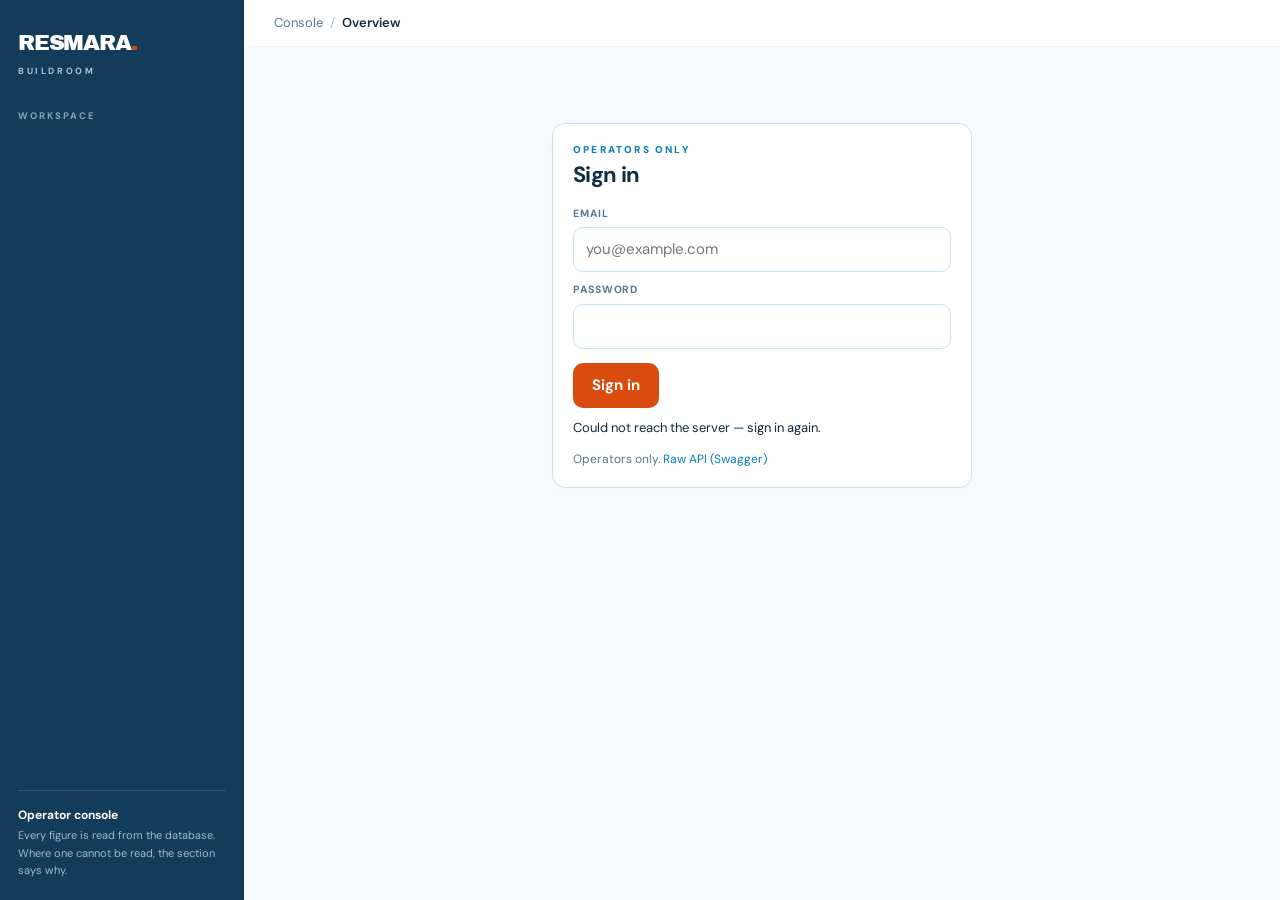
==== commit c089bbfb: "An ended sign-in is not a Meta problem The report was 'could not start the Meta connection'. Nothing" ====
--- a/static/admin.html
+++ b/static/admin.html
@@ -99,6 +99,9 @@
 .stat .n{font-size:26px;font-weight:700;line-height:1.12;letter-spacing:-.9px;color:var(--ink)}
 .stat .l{font-size:10.5px;font-weight:700;letter-spacing:.9px;text-transform:uppercase;color:var(--muted);margin-top:2px}
 .stat .s{font-size:11px;color:#7c93a3;margin-top:3px;line-height:1.45}
+.nw{white-space:nowrap}
+.stat .w{font-size:11.5px;color:#5b7f96;margin-top:6px;line-height:1.45;border-top:1px solid var(--hair);padding-top:6px}
+.tile .w{font-size:11.5px;color:#5b7f96;margin-top:5px;line-height:1.4;font-weight:500}
 .stat.wide .n{font-size:22px;font-weight:700;letter-spacing:-.7px;line-height:1.2}
 .rows div{display:flex;gap:14px;padding:8px 0;border-bottom:1px solid var(--hair);font-size:13px;align-items:baseline}
 .rows div:last-child{border-bottom:0}
@@ -172,11 +175,18 @@
 .ticket-detail{background:var(--paper);border-top:1px solid var(--hair)}
 
 /* ── phones: the column folds into a header strip ─────────────────────────── */
+@media(max-width:560px){
+  /* On a phone the bar keeps only what acts: who you are, refresh, sign out. */
+  #statusPill{display:none}
+  #collapseAll{display:none}
+  .topbar .who{max-width:42vw}
+}
 @media(max-width:880px){
   .topbar{padding:10px 16px}
   #crumbWrap,.crumb{display:none}
   .tools{margin-left:0;border-left:0;padding-left:0;gap:11px}
   .tlink{font-size:11.5px}
+  .topbar .who{max-width:46vw;overflow:hidden;text-overflow:ellipsis;white-space:nowrap}
   button.ghost.tiny{padding:6px 11px;font-size:12px}
   .shell{display:block}
   .side{position:static;width:auto;flex:none;height:auto;padding:16px 18px 12px;display:block}
@@ -212,6 +222,7 @@
       <a href="#sec-support" data-go="support">Support</a>
       <a href="#sec-content" data-go="content">Content</a>
       <a href="#sec-campaigns" data-go="campaigns">Campaigns</a>
+      <a href="#sec-costs" data-go="costs">Start-up costs</a>
       <a href="#sec-users" data-go="users">Accounts</a>
       <a href="#sec-advertising" data-go="advertising">Connections</a>
       <a href="#sec-activity" data-go="activity">Activity</a>
@@ -285,6 +296,39 @@
       <div class="body" id="campaignsBody"></div>
     </details>
 
+    <details class="card sec" data-sec="costs" id="sec-costs">
+      <summary><h2>Start-up costs</h2><span class="secsum" id="sum-costs">…</span><span class="chev">›</span></summary>
+      <div class="body">
+        <div class="hint" style="margin:0 0 12px">What this project has cost so far, who put the money down, and what keeps charging every month. Nothing here is customer revenue — that is the Money band above.</div>
+        <div id="costSquares"><div class="hint">Reading the ledger…</div></div>
+
+        <h3 style="margin:18px 0 8px;font-size:13px;letter-spacing:.08em;text-transform:uppercase;color:var(--blue)">Add a cost</h3>
+        <div class="row" id="costForm">
+          <div style="flex:0 0 140px"><label for="cDate">Paid on</label><input type="date" id="cDate"></div>
+          <div style="flex:1 1 150px"><label for="cPayer">Who paid</label><input id="cPayer" placeholder="Dan"></div>
+          <div style="flex:1 1 170px"><label for="cVendor">Paid to</label><input id="cVendor" placeholder="Render, Namecheap, Stripe…"></div>
+          <div style="flex:2 1 210px"><label for="cWhat">What for</label><input id="cWhat" placeholder="Web service, August"></div>
+          <div style="flex:0 0 120px"><label for="cAmount">Amount</label><input id="cAmount" inputmode="decimal" placeholder="49.00"></div>
+          <div style="flex:0 0 150px"><label for="cKind">One-off or repeats</label>
+            <select id="cKind">
+              <option value="one_off">One-off</option>
+              <option value="recurring">Repeats</option>
+            </select></div>
+          <div style="flex:0 0 130px;display:none" id="cCadenceWrap"><label for="cCadence">How often</label>
+            <select id="cCadence"><option value="monthly">Every month</option><option value="yearly">Every year</option></select></div>
+          <div style="flex:0 0 auto"><label for="cReceipt">Receipt (photo or PDF)</label><input type="file" id="cReceipt" accept="image/*,application/pdf"></div>
+          <div style="flex:0 0 auto"><button id="cAdd">Add it</button></div>
+        </div>
+        <div class="msg" id="costMsg" style="margin-top:8px"></div>
+
+        <div class="scrollx" style="margin-top:16px"><table id="costsTable">
+          <thead><tr><th>paid on</th><th>who paid</th><th>paid to</th><th>what for</th><th>amount</th><th>repeats</th><th>charged so far</th><th>next</th><th>receipt</th><th></th></tr></thead>
+          <tbody></tbody>
+        </table></div>
+        <div class="hint" style="margin-top:8px">A repeating cost counts itself once per month (or year) from the day it started. Ending one stops the clock and keeps what it already cost.</div>
+      </div>
+    </details>
+
     <details class="card sec" data-sec="users" id="sec-users">
       <summary><h2>Accounts</h2><span class="secsum" id="sum-users">…</span><span class="chev">›</span></summary>
       <div class="body">
@@ -294,7 +338,7 @@
           <label class="chipbox"><input type="checkbox" id="showAllUsers"> Show every match</label>
           <span class="hint" id="userCount"></span>
         </div>
-        <div class="scrollx"><table id="usersTable"><thead><tr><th>id</th><th>email</th><th>name</th><th>active</th><th>plan</th><th>campaigns</th><th>last login</th></tr></thead><tbody></tbody></table></div>
+        <div class="scrollx"><table id="usersTable"><thead><tr><th>id</th><th>email</th><th>name</th><th>active</th><th>subscription</th><th>campaigns</th><th>last login</th></tr></thead><tbody></tbody></table></div>
       </div>
     </details>
 
@@ -369,7 +413,16 @@
   let body; try { body = text ? JSON.parse(text) : null; } catch { body = text; }
   if (!res.ok) {
     const err = new Error((body && body.detail) ? JSON.stringify(body.detail) : ('HTTP ' + res.status));
-    err.status = res.status; throw err;
+    err.status = res.status;
+    // A token the server has stopped accepting is not a console that works: drop it and put
+    // the sign-in back on screen, saying why, instead of leaving four panels of errors.
+    if (res.status === 401 && t) {
+      localStorage.removeItem(TOKEN_KEY);
+      const card = $('loginCard'), m = $('loginMsg');
+      if (card) card.classList.remove('hidden');
+      if (m) { m.className = 'msg'; m.textContent = 'Your session ended — sign in again.'; }
+    }
+    throw err;
   }
   return body;
 }
@@ -401,12 +454,57 @@
 // values below come from our own API but are still user-supplied (email, name, subject)
 // strings; escape them before interpolation so a crafted name cannot inject markup.
 function esc(s){ return String(s ?? '').replace(/[&<>"']/g, c => ({'&':'&amp;','<':'&lt;','>':'&gt;','"':'&quot;',"'":'&#39;'}[c])); }
+// ── what each square counts ───────────────────────────────────────────────────────
+// A number with no sentence under it makes the reader guess, and a guessed number is
+// worse than no number. Every square names its question, in the same words the label
+// above it uses, so the console explains itself without a legend or a hover.
+const WHY = {
+  'accounts': 'Everyone who can sign in — admins and owners.',
+  'campaigns': 'One campaign per home. A draft with no plan still counts.',
+  'live': 'Building or running right now.',
+  'launched': 'Posts exist for it and at least one is scheduled.',
+  'awaiting build': 'No plan yet, so there is nothing for a human to review.',
+  'budget configured': 'Daily spend the campaign may use. Not money received.',
+  'collected': 'Card payments Stripe has recorded. Zero until a key is added.',
+  'price per campaign': 'What one campaign sells for, set on the server.',
+  'campaigns paid for': 'Orders Stripe reports as paid.',
+  'last order': 'Newest payment. Blank means nobody has bought yet.',
+  'posts': 'Every post written, across every campaign.',
+  'due for the publisher': 'Approved and dated on or before now, waiting to send.',
+  'waiting on a human': 'Written, but nobody has approved or rejected it yet.',
+  'approved by a human': 'A person approved it; it has no publish date yet.',
+  'queued with a date': 'Approved and dated for later.',
+  'actually posted': 'Meta returned a post id — the only proof it really went out.',
+  'publish failed': 'Meta returned an error, or the post’s media file was missing.',
+  'next publish': 'The soonest date on the queue.',
+  'photos': 'Uploaded or imported, whether a campaign uses them or not.',
+  'photos on a campaign': 'These are the photos that can appear in a post.',
+  'designs': 'Images the engine drew because a listing photo was missing.',
+  'ad accounts': 'Meta ad accounts linked through OAuth.',
+  'live tokens': 'Accounts whose token Meta still accepts.',
+  'simulated': 'No real Meta login, so the ad numbers are placeholders.',
+  'need reconnect': 'Meta rejected the token; this account cannot publish.',
+  'token state (last sweep)': 'What the last health sweep got back from Meta.',
+  'platforms': 'Ad platforms this workspace has an account on.',
+  'spent so far': 'One-off purchases plus every subscription charge that has already happened.',
+  'monthly repeated': 'What the subscriptions cost every month, yearly ones divided by twelve.',
+  'one-off purchases': 'Things bought once: domains, design, hardware.',
+  'subscriptions running': 'Repeating costs with no end date. Ended ones stop counting.',
+  'next renewal': 'The soonest subscription charge still to come.',
+  'receipts on file': 'Costs with a photo or PDF attached. The rest have none yet.',
+  // the work queue reads from the same dictionary
+  'Waiting on us': 'A client wrote in and nobody has answered yet.',
+  'Posts need us': 'Approved and due now, or Meta refused them.',
+  'Awaiting build': 'Waiting on the engine to write a plan for this campaign.',
+  'Reconnect': 'Meta rejected the token; nothing publishes until it is renewed.'
+};
+function whyFor(l){ return WHY[l] ? '<div class="w">' + esc(WHY[l]) + '</div>' : ''; }
 // Everything below interpolates API values through esc() (or through fmt(), which escapes)
 // before it reaches innerHTML, so a crafted name, subject or reply cannot inject markup.
-function stat(n, l, cls, sub){ return '<div class="stat ' + (cls||'') + '"><div class="n">' + (n === null || n === undefined ? '—' : esc(n)) + '</div><div class="l">' + esc(l) + '</div>' + (sub ? '<div class="s">' + esc(sub) + '</div>' : '') + '</div>'; }
+function stat(n, l, cls, sub){ return '<div class="stat ' + (cls||'') + '"><div class="n">' + (n === null || n === undefined ? '—' : esc(n)) + '</div><div class="l">' + esc(l) + '</div>' + (sub ? '<div class="s">' + esc(sub) + '</div>' : '') + whyFor(l) + '</div>'; }
 // For tiles whose value is already safe HTML built by pills() (each value escaped there):
 // escaping the whole thing again would print the markup instead of the pills.
-function statRaw(html, l, cls, sub){ return '<div class="stat ' + (cls||'') + '"><div class="n">' + (html || '—') + '</div><div class="l">' + esc(l) + '</div>' + (sub ? '<div class="s">' + esc(sub) + '</div>' : '') + '</div>'; }
+function statRaw(html, l, cls, sub){ return '<div class="stat ' + (cls||'') + '"><div class="n">' + (html || '—') + '</div><div class="l">' + esc(l) + '</div>' + (sub ? '<div class="s">' + esc(sub) + '</div>' : '') + whyFor(l) + '</div>'; }
 function kv(k, v, cls){ return '<div><span class="k">' + esc(k) + '</span><span class="v ' + (cls||'') + '">' + v + '</span></div>'; }
 function pills(obj){
   const parts = Object.entries(obj || {}).map(([k,v]) => '<span class="pill">' + esc(k) + ' ' + esc(v) + '</span>');
@@ -446,7 +544,7 @@
   $('triage').innerHTML = tiles.map(([sec, label, d, note]) =>
     '<button class="tile ' + (d.n ? 'on' : 'zero') + '" data-go="' + sec + '">' +
       '<div class="n">' + esc(d.n) + '</div><div class="l">' + esc(label) + '</div>' +
-      '<div class="s">' + esc(d.n ? note : 'nothing waiting') + (d.hidden ? ' · ' + esc(d.hidden) + ' test hidden' : '') + '</div>' +
+      '<div class="s">' + esc(d.n ? note : 'nothing waiting') + (d.hidden ? ' · ' + esc(d.hidden) + ' test hidden' : '') + '</div>' + whyFor(label) +
     '</button>').join('');
 }
 
@@ -749,7 +847,13 @@
 async function boot(){
   let me;
   try { me = await api('/api/auth/me'); }
-  catch { localStorage.removeItem(TOKEN_KEY); return; }
+  catch (err) {
+    localStorage.removeItem(TOKEN_KEY);
+    // Say why the console went back to the sign-in, instead of looking like it forgot you.
+    const m = $('loginMsg');
+    if (m) { m.className = 'msg'; m.textContent = (err && err.status === 401 ? 'Your session ended — sign in again.' : 'Could not reach the server — sign in again.'); }
+    return;
+  }
   $('loginCard').classList.add('hidden');
   $('console').classList.remove('hidden');
   $('index').classList.remove('hidden');
@@ -766,7 +870,202 @@
   refreshAll();
 }
 
-function refreshAll(){ loadHealth(); loadMetrics(); loadUsers(); loadTickets(); }
+
+// ── start-up costs ────────────────────────────────────────────────────────────────
+// What the project has cost, who paid, and what repeats. A receipt is fetched with the
+// operator's own token and handed to the browser as a blob: a plain link would 403,
+// because the ledger's receipts are not public files.
+let costRows = [], costSummary = null;
+
+function usd(n){
+  const v = Number(n || 0);
+  return '$' + v.toLocaleString('en-US', { minimumFractionDigits: 2, maximumFractionDigits: 2 });
+}
+function costNote(text, ok){
+  const m = $('costMsg'); if (!m) return;
+  m.className = 'msg ' + (ok ? 'ok' : 'bad');
+  m.textContent = text;
+  clearTimeout(costNote._t);
+  costNote._t = setTimeout(() => { m.textContent = ''; m.className = 'msg'; }, 6000);
+}
+
+async function loadCosts(){
+  try {
+    const d = await api('/api/admin/costs');
+    costRows = d.items || [];
+    costSummary = d.summary || {};
+    renderCosts();
+  } catch (err) {
+    costSummary = null;
+    const sq = $('costSquares');
+    if (sq) sq.innerHTML = '<div class="bad">Could not read the cost ledger — ' + esc(err.message) + '</div>';
+    const s = $('sum-costs'); if (s) s.textContent = 'unavailable';
+  }
+}
+
+function renderCosts(){
+  const s = costSummary || {};
+  const sq = $('costSquares'); if (!sq) return;
+  const payers = Object.keys(s.by_payer_usd || {});
+  sq.innerHTML = '<div class="grid">' +
+    stat(usd(s.spent_to_date_usd), 'spent so far', 'wide',
+         (s.cost_rows || 0) + ' row(s) in the ledger' + (payers.length ? ' · ' + payers.join(' & ') : '')) +
+    stat(usd(s.monthly_recurring_usd), 'monthly repeated', '', usd(s.yearly_run_rate_usd) + ' a year') +
+    stat(usd(s.one_off_usd), 'one-off purchases', '') +
+    stat(String(s.active_subscriptions || 0), 'subscriptions running', '',
+         s.next_renewal_on ? 'next charge ' + s.next_renewal_on : 'none outstanding') +
+    stat(String(s.with_receipt || 0) + '/' + (s.cost_rows || 0), 'receipts on file', '') +
+    '</div>' +
+    (payers.length
+      ? '<div class="chipbox" style="margin-top:12px">' + payers.map(p =>
+          '<span class="chip">' + esc(p) + ' ' + usd(s.by_payer_usd[p]) + '</span>').join('') + '</div>'
+      : '');
+
+  const tb = $('costsTable').querySelector('tbody');
+  if (!costRows.length) {
+    tb.innerHTML = '<tr><td colspan="10"><span class="hint">Nothing recorded yet. The first row is usually the domain or the first month of hosting.</span></td></tr>';
+  } else {
+    tb.innerHTML = costRows.map(c => {
+      const receipts = (c.receipts || []).map(r =>
+        '<button class="ghost tiny" data-receipt="' + r.id + '" title="' + esc(r.name) + '">view</button>').join(' ');
+      const repeats = c.kind === 'recurring'
+        ? (c.cadence === 'yearly' ? 'yearly' : 'monthly') +
+          (c.ended_on ? '<div class="tiny">ended ' + esc(c.ended_on) + '</div>' : '')
+        : 'no';
+      const money = usd(c.amount_usd) + (c.kind === 'recurring' ? '<div class="tiny">per ' + (c.cadence === 'yearly' ? 'year' : 'month') + '</div>' : '');
+      const charged = c.kind === 'recurring'
+        ? usd(c.charged_to_date_usd) + '<div class="tiny">' + c.charges + ' charge(s)</div>'
+        : usd(c.charged_to_date_usd);
+      return '<tr>' +
+        '<td class="nw">' + esc(c.paid_on) + '</td>' +
+        '<td>' + esc(c.paid_by) + '</td>' +
+        '<td>' + esc(c.vendor) + '</td>' +
+        '<td>' + esc(c.description || '—') + '</td>' +
+        '<td class="nw">' + money + '</td>' +
+        '<td>' + repeats + '</td>' +
+        '<td>' + charged + '</td>' +
+        '<td class="nw">' + esc(c.next_charge_on || '—') + '</td>' +
+        '<td>' + (receipts || '<span class="tiny">none</span>') + '</td>' +
+        '<td class="tiny"><button class="ghost tiny" data-attach="' + c.id + '">attach</button> ' +
+          (c.kind === 'recurring'
+            ? (c.ended_on
+                ? '<button class="ghost tiny" data-resume="' + c.id + '">resume</button>'
+                : '<button class="ghost tiny" data-end="' + c.id + '">end</button> ')
+            : '') +
+          '<button class="ghost tiny" data-delcost="' + c.id + '">delete</button></td>' +
+        '</tr>';
+    }).join('');
+  }
+
+  const sum = $('sum-costs');
+  if (sum) sum.textContent = (s.cost_rows || 0) + ' cost(s) · ' + usd(s.spent_to_date_usd) + ' spent · ' +
+    usd(s.monthly_recurring_usd) + '/mo repeating';
+}
+
+async function openReceipt(id){
+  const t = localStorage.getItem(TOKEN_KEY);
+  const r = await fetch(base() + '/api/admin/costs/receipts/' + id, { headers: { Authorization: 'Bearer ' + t } });
+  if (!r.ok) { costNote('Could not open that receipt (' + r.status + ')', false); return; }
+  const blob = await r.blob();
+  window.open(URL.createObjectURL(blob), '_blank');
+}
+
+async function attachReceipt(costId){
+  const input = document.createElement('input');
+  input.type = 'file';
+  input.accept = 'image/*,application/pdf';
+  input.onchange = async () => {
+    const f = input.files && input.files[0];
+    if (!f) return;
+    if (f.size > 10 * 1024 * 1024) { costNote('That receipt is over 10 MB.', false); return; }
+    const fd = new FormData();
+    fd.append('file', f);
+    try {
+      await api('/api/admin/costs/' + costId + '/receipt', { method: 'POST', body: fd });
+      costNote('Receipt attached.', true);
+      loadCosts();
+    } catch (err) { costNote('The receipt did not attach — ' + err.message, false); }
+  };
+  input.click();
+}
+
+async function addCost(){
+  const amount = ($('cAmount').value || '').replace(/[^0-9.]/g, '');
+  const cents = Math.round(parseFloat(amount || '0') * 100);
+  const kind = $('cKind').value;
+  if (!$('cPayer').value.trim() || !$('cVendor').value.trim()) {
+    costNote('Who paid and who was paid both need filling in.', false); return;
+  }
+  if (!cents) { costNote('The amount is empty or zero.', false); return; }
+  const payload = {
+    paid_on: $('cDate').value || null,
+    paid_by: $('cPayer').value.trim(),
+    vendor: $('cVendor').value.trim(),
+    description: $('cWhat').value.trim() || null,
+    amount_cents: cents,
+    kind: kind,
+    cadence: kind === 'recurring' ? $('cCadence').value : null,
+    started_on: kind === 'recurring' ? ($('cDate').value || null) : null
+  };
+  const btn = $('cAdd'); btn.disabled = true;
+  try {
+    const cost = await api('/api/admin/costs', { method: 'POST', body: payload });
+    const f = ($('cReceipt').files || [])[0];
+    if (f) {
+      const fd = new FormData(); fd.append('file', f);
+      try { await api('/api/admin/costs/' + cost.id + '/receipt', { method: 'POST', body: fd }); }
+      catch (err) { costNote('The cost was saved but the receipt did not attach — ' + err.message, false); }
+    }
+    ['cPayer', 'cVendor', 'cWhat', 'cAmount'].forEach(id => { $(id).value = ''; });
+    $('cReceipt').value = '';
+    $('cDate').value = new Date().toISOString().slice(0, 10);
+    costNote('Added. The ledger and the totals above are updated.', true);
+    loadCosts();
+  } catch (err) {
+    costNote('Could not add that — ' + err.message, false);
+  } finally { btn.disabled = false; }
+}
+
+async function endCost(id, resume){
+  try {
+    await api('/api/admin/costs/' + id, { method: 'PATCH',
+      body: { ended_on: resume ? null : new Date().toISOString().slice(0, 10) } });
+    costNote(resume ? 'Running again — back in the monthly figure.' : 'Ended. Its past charges still count.', true);
+    loadCosts();
+  } catch (err) { costNote('Could not change that — ' + err.message, false); }
+}
+
+async function deleteCost(id){
+  const row = costRows.find(c => c.id === id) || {};
+  if (!confirm('Delete the ' + usd(row.amount_usd) + ' cost to ' + (row.vendor || 'this vendor') + ' and its receipts?')) return;
+  try {
+    await api('/api/admin/costs/' + id, { method: 'DELETE' });
+    costNote('Deleted.', true);
+    loadCosts();
+  } catch (err) { costNote('Could not delete that — ' + err.message, false); }
+}
+
+if ($('cAdd')) {
+  $('cAdd').addEventListener('click', addCost);
+  $('cKind').addEventListener('change', () => {
+    const rec = $('cKind').value === 'recurring';
+    $('cCadenceWrap').style.display = rec ? '' : 'none';
+    if (rec && !$('cDate').value) $('cDate').value = new Date().toISOString().slice(0, 10);
+  });
+  const d = $('cDate'); if (d) d.value = new Date().toISOString().slice(0, 10);
+  $('costsTable').addEventListener('click', (e) => {
+    const r = e.target.closest('[data-receipt],[data-attach],[data-delcost],[data-end],[data-resume]');
+    if (!r) return;
+    if (r.dataset.receipt) return openReceipt(Number(r.dataset.receipt));
+    if (r.dataset.attach) return attachReceipt(Number(r.dataset.attach));
+    if (r.dataset.delcost) return deleteCost(Number(r.dataset.delcost));
+    if (r.dataset.end) return endCost(Number(r.dataset.end), false);
+    if (r.dataset.resume) return endCost(Number(r.dataset.resume), true);
+  });
+}
+
+
+function refreshAll(){ loadHealth(); loadMetrics(); loadUsers(); loadTickets(); loadCosts(); }
 
 $('loginBtn').addEventListener('click', login);
 $('password').addEventListener('keydown', (e) => { if (e.key === 'Enter') login(e); });
